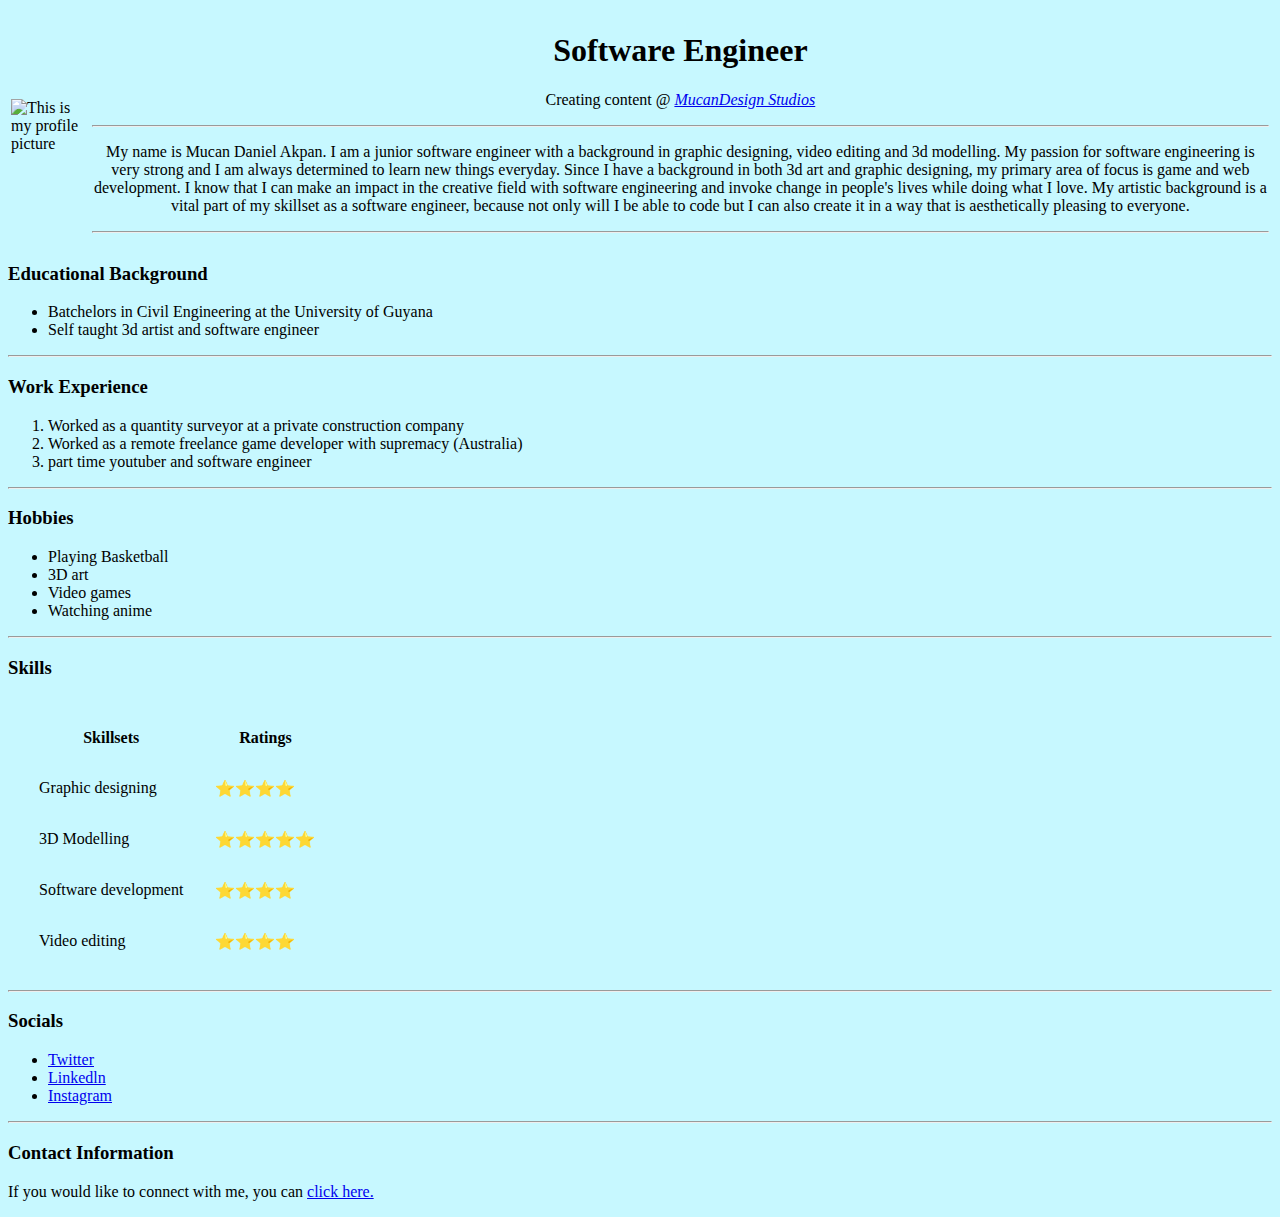
==== index.html @ f9f44a2b "Initial CV website files" ====
<!DOCTYPE html>
<html lang="en" dir="ltr">

<head>
  <meta charset="utf-8">
  <title>Mucan Daniel Akpan</title>
</head>

<body style="background-color: #C7F8FF">
  <table>
    <tr>
      <td> <img src="https://pbs.twimg.com/profile_images/1308605364179472386/kzJltA5J_400x400.jpg" alt="This is my profile picture"> </td>

      <td>
        <center>
          <h1> Software Engineer </h1>
          <p> Creating content @ <em> <a href="https://www.youtube.com/channel/UC2J6AdMdIIjg-qLgQOc1EGA"> MucanDesign Studios </a> </em> </p>
          <hr>
          <p> My name is Mucan Daniel Akpan. I am a junior software engineer with
            a background in graphic designing, video editing and 3d modelling.
            My passion for software engineering is very strong and I am always determined to learn new things everyday. Since I have a background
            in both 3d art and graphic designing, my primary area of focus is game and web development. I know that I can make an impact in the creative field with software engineering
            and invoke change in people's lives while doing what I love. My artistic background is a vital part of my skillset as a software engineer,
            because not only will I be able to code but I can also create it in a way that is aesthetically pleasing to everyone.
          </p>
          <hr>
      </td>
    </tr>
  </table>


  <h3> Educational Background </h3>
  <ul>
    <li>Batchelors in Civil Engineering at the University of Guyana</li>
    <li>Self taught 3d artist and software engineer</li>
  </ul>

  <hr>

  <h3> Work Experience </h3>
  <ol>
    <li>Worked as a quantity surveyor at a private construction company</li>
    <li> Worked as a remote freelance game developer with supremacy (Australia)</li>
    <li>part time youtuber and software engineer</li>
  </ol>

  <hr>

  <h3> Hobbies </h3>
  <ul>
    <li> Playing Basketball </li>
    <li> 3D art </li>
    <li> Video games </li>
    <li> Watching anime </li>
  </ul>

  <hr>

  <h3>Skills</h3>
  <table cellspacing="30">

    <thead>
      <th> Skillsets </th>
      <th> Ratings </th>
    </thead>

    <tbody>
      <tr>
        <td> Graphic designing </td>
        <td> ⭐️⭐️⭐️⭐️</td>
      </tr>

      <tr>
        <td> 3D Modelling</td>
        <td> ⭐️⭐️⭐️⭐️⭐️ </td>
      </tr>

      <tr>
        <td> Software development</td>
        <td> ⭐️⭐️⭐️⭐️ </td>
      </tr>

      <tr>
        <td> Video editing</td>
        <td> ⭐️⭐️⭐️⭐️ </td>
      </tr>
    </tbody>

  </table>

  <hr>

  <h3> Socials </h3>
  <ul>
    <li> <a href="https://twitter.com/AkpanMucan"> Twitter </a> </li>
    <li> <a href="https://www.linkedin.com/in/mucan-daniel-akpan-20791a179/"> Linkedln </a> </li>
    <li> <a href="https://www.instagram.com/mucan_daniel/"> Instagram </a> </li>
  </ul>

  <hr>

  <h3>Contact Information</h3>
  <p> If you would like to connect with me, you can <a href="Contact_Info.html">click here.</a> </p>




</body>

</html>
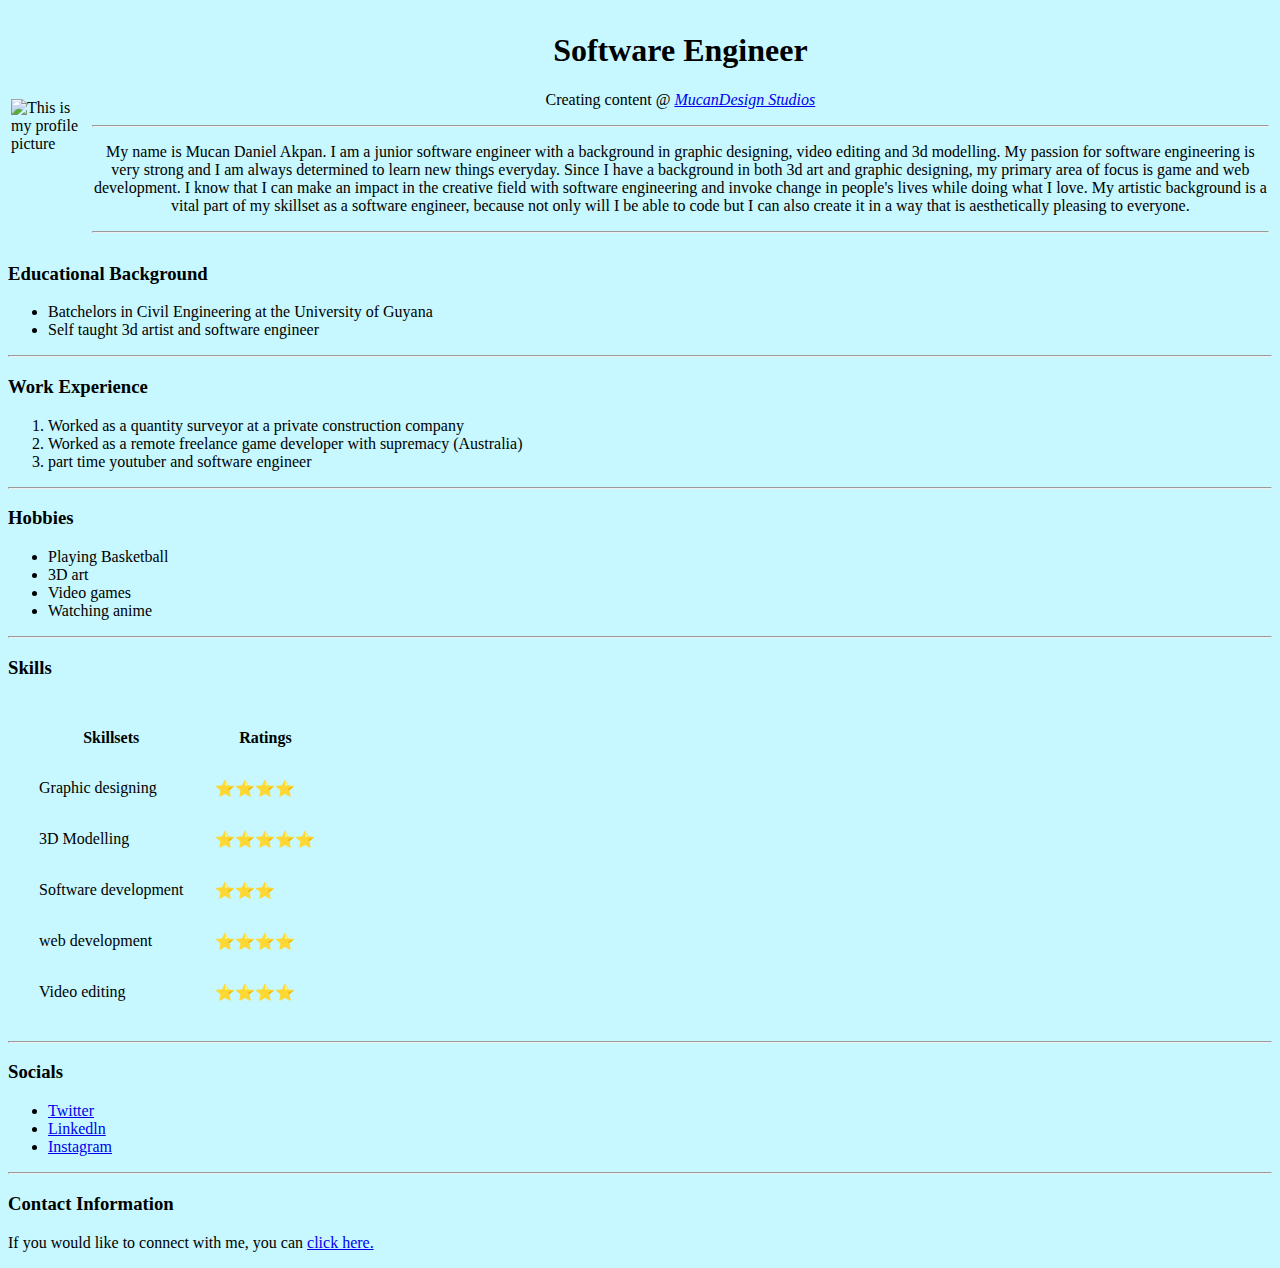
==== commit 4a181358: "Updated index with a new skillset" ====
--- a/index.html
+++ b/index.html
@@ -77,6 +77,11 @@
 
       <tr>
         <td> Software development</td>
+        <td> ⭐️⭐️⭐️ </td>
+      </tr>
+      
+      <tr>
+        <td> web development</td>
         <td> ⭐️⭐️⭐️⭐️ </td>
       </tr>
 
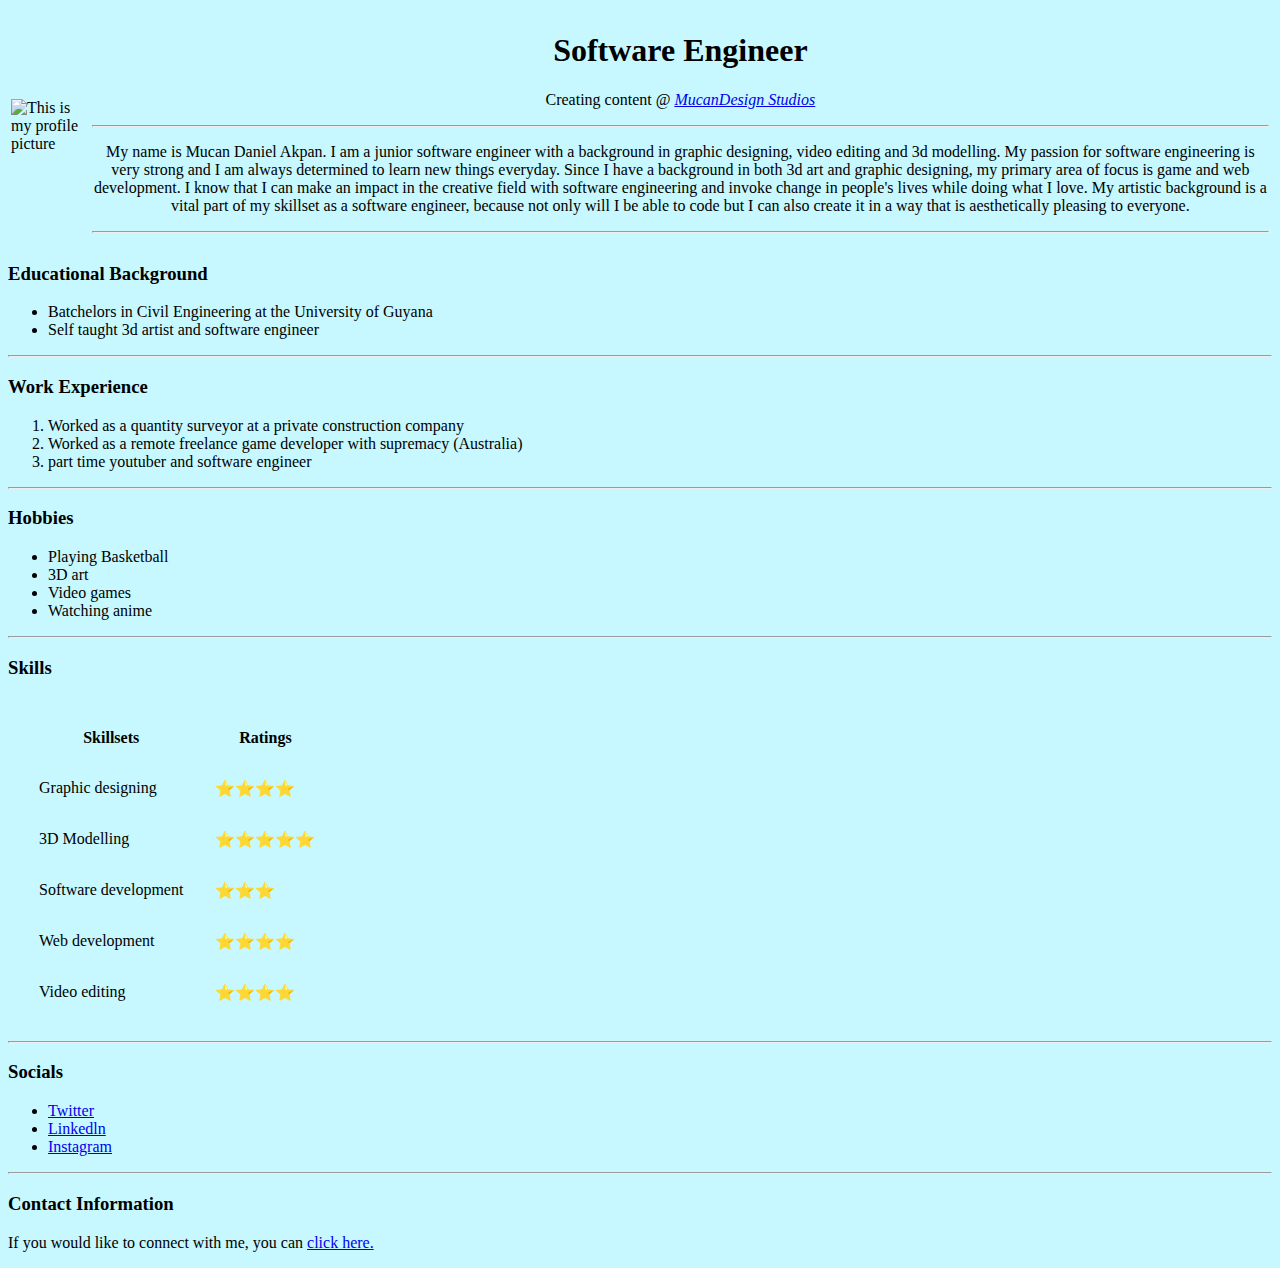
==== commit 97f57399: "Update index.html" ====
--- a/index.html
+++ b/index.html
@@ -81,7 +81,7 @@
       </tr>
       
       <tr>
-        <td> web development</td>
+        <td> Web development</td>
         <td> ⭐️⭐️⭐️⭐️ </td>
       </tr>
 
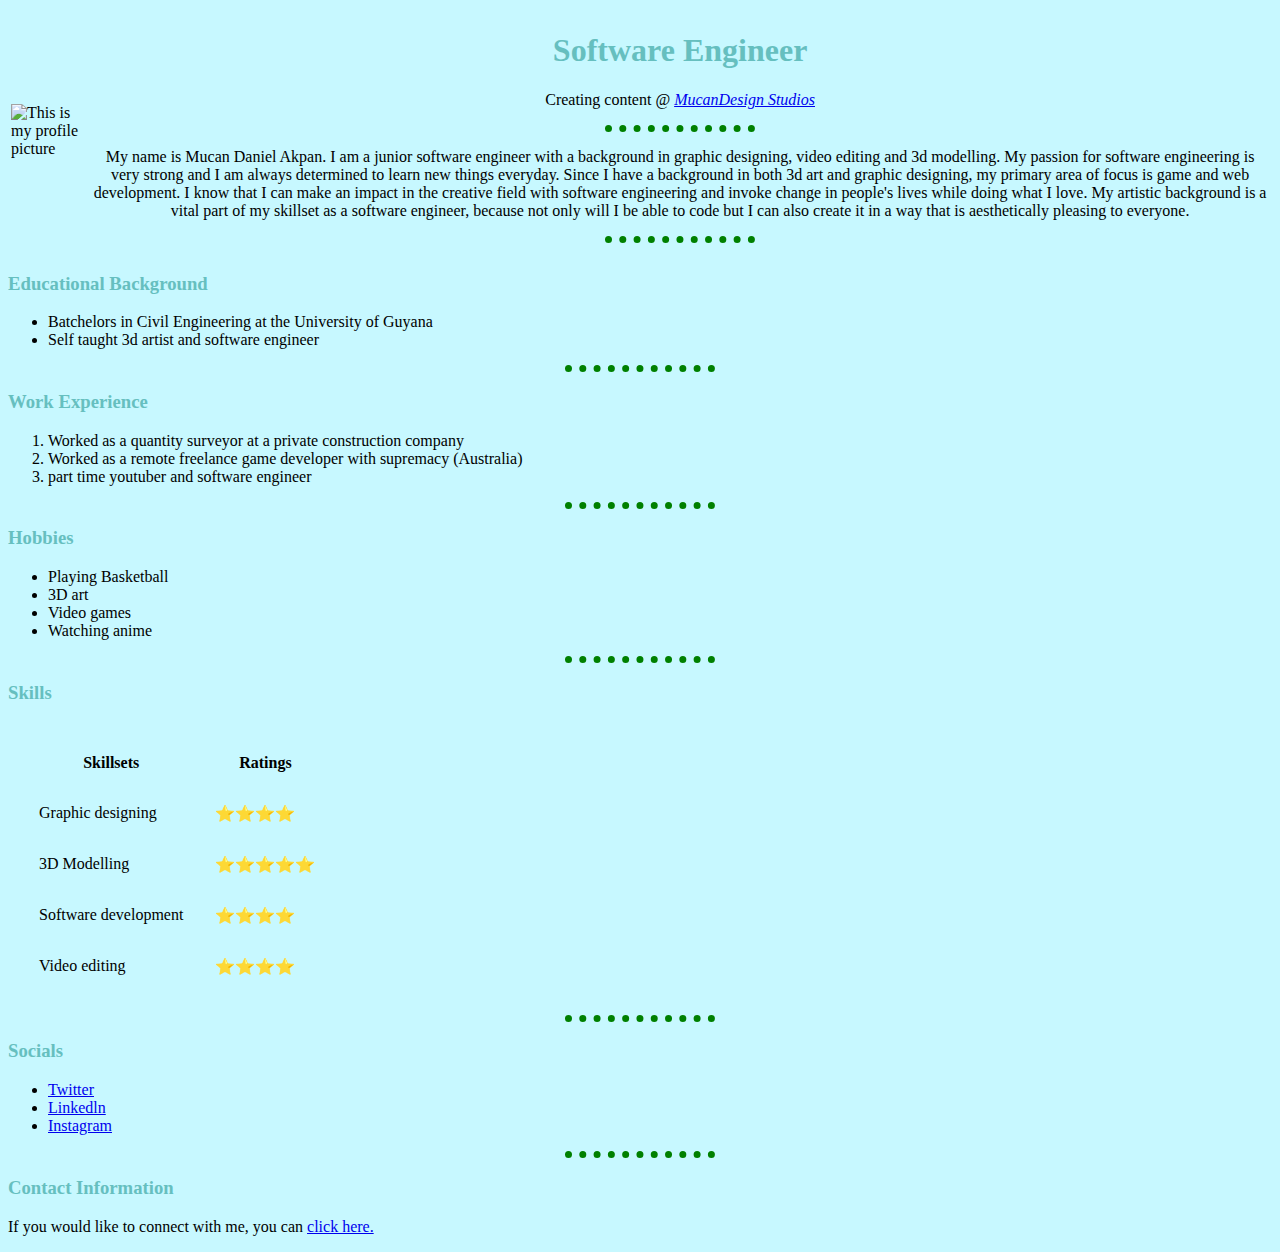
==== commit 23e9d00a: "Add files via upload" ====
--- a/index.html
+++ b/index.html
@@ -4,9 +4,10 @@
 <head>
   <meta charset="utf-8">
   <title>Mucan Daniel Akpan</title>
+  <link rel="stylesheet" href="css/style_sheet.css">
 </head>
 
-<body style="background-color: #C7F8FF">
+<body>
   <table>
     <tr>
       <td> <img src="https://pbs.twimg.com/profile_images/1308605364179472386/kzJltA5J_400x400.jpg" alt="This is my profile picture"> </td>
@@ -77,11 +78,6 @@
 
       <tr>
         <td> Software development</td>
-        <td> ⭐️⭐️⭐️ </td>
-      </tr>
-      
-      <tr>
-        <td> Web development</td>
         <td> ⭐️⭐️⭐️⭐️ </td>
       </tr>
 
--- a/css/style_sheet.css
+++ b/css/style_sheet.css
@@ -0,0 +1,23 @@
+body {
+  background-color: #C7F8FF;
+}
+
+hr {
+  border-color: green;
+  border-style: none;
+  border-top-style: dotted;
+  border-width: 7px;
+  width: 150px;
+}
+
+img {
+  height: 200px;
+}
+
+h1 {
+  color: #66BFBF;
+}
+
+h3 {
+  color: #66BFBF;
+}
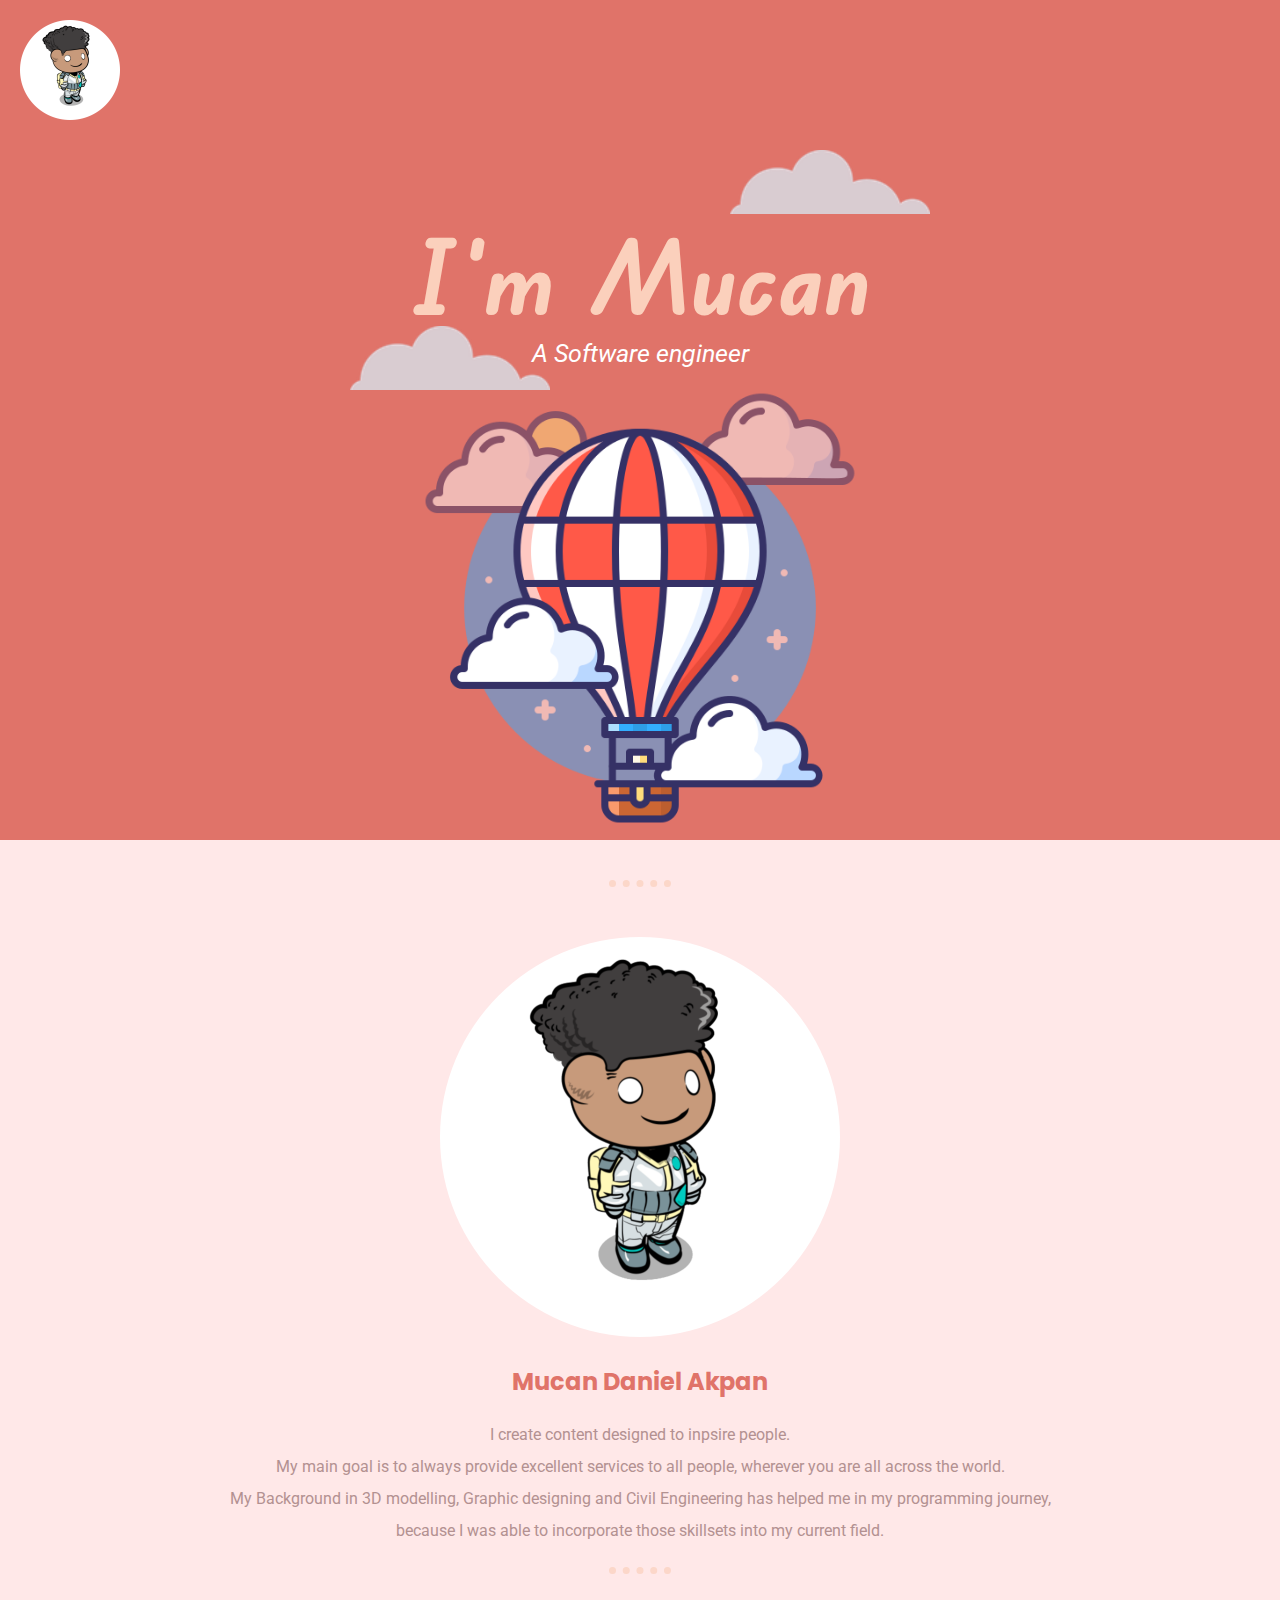
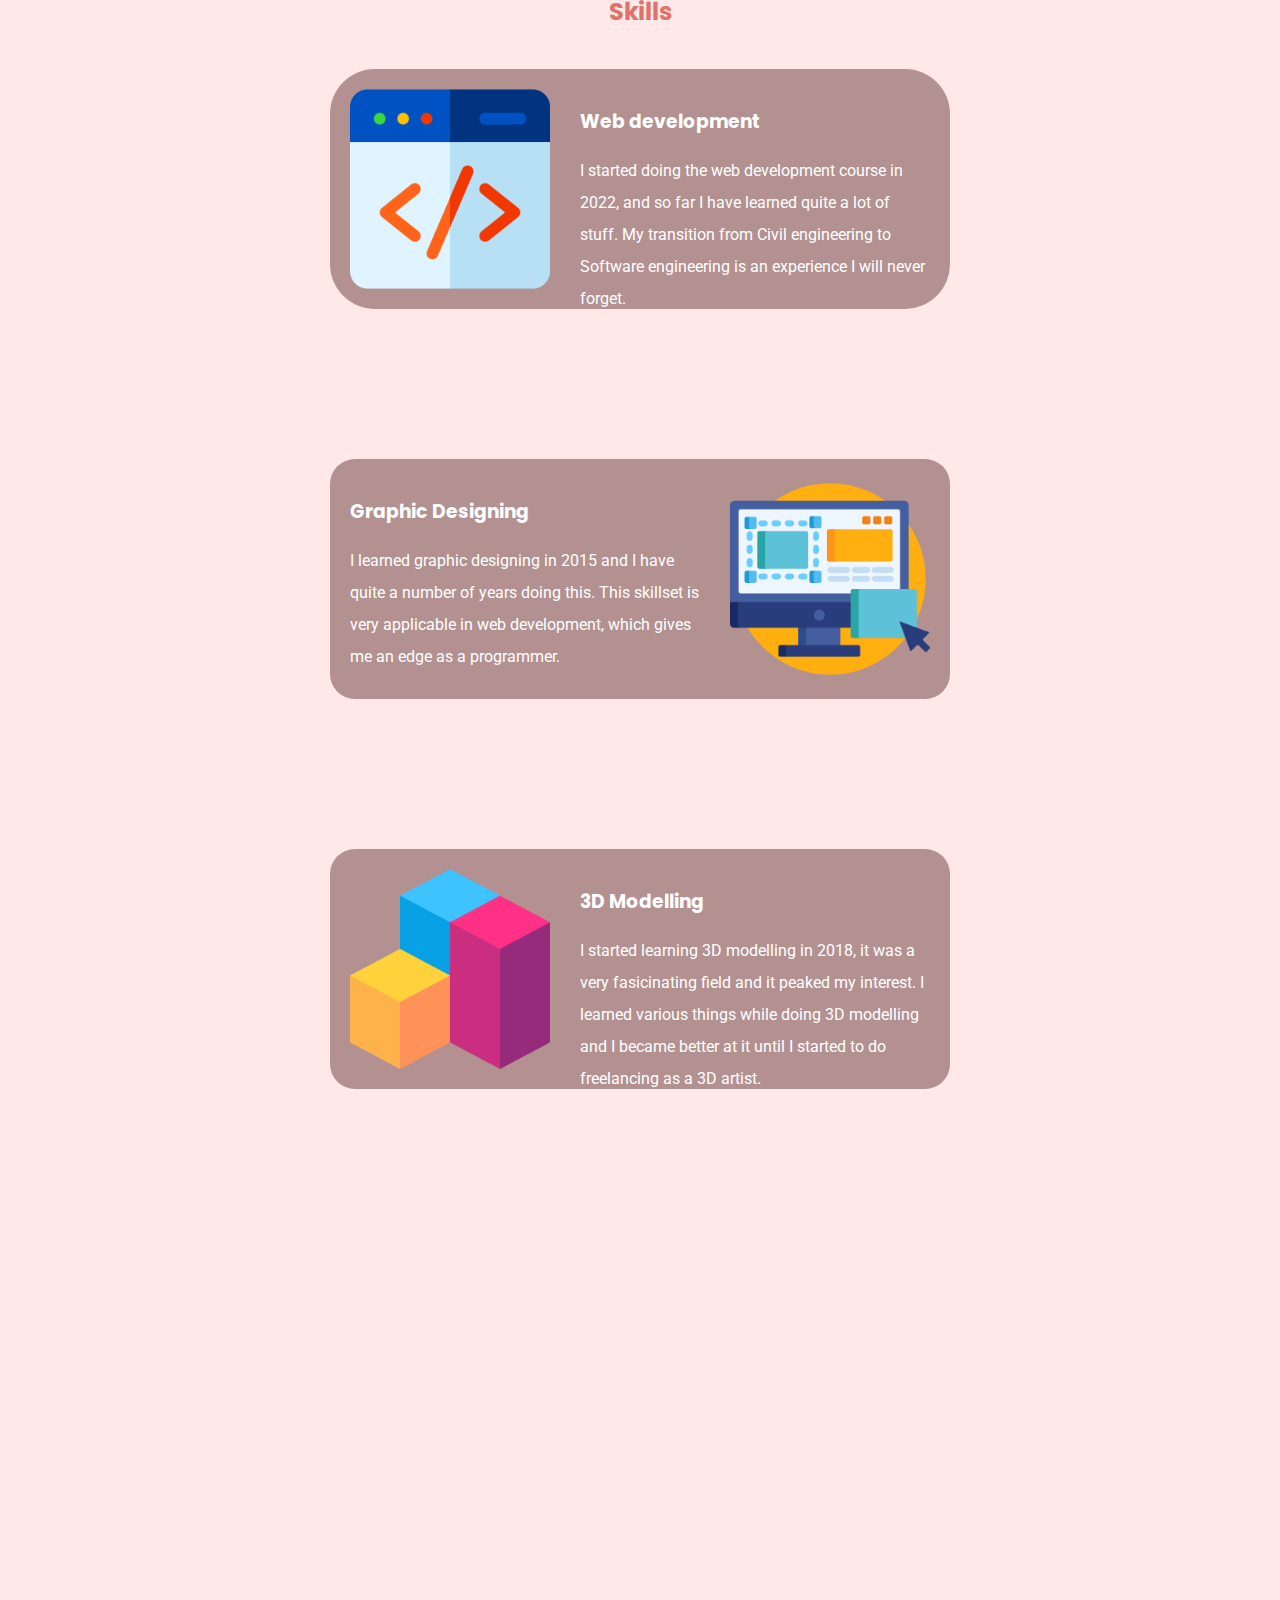
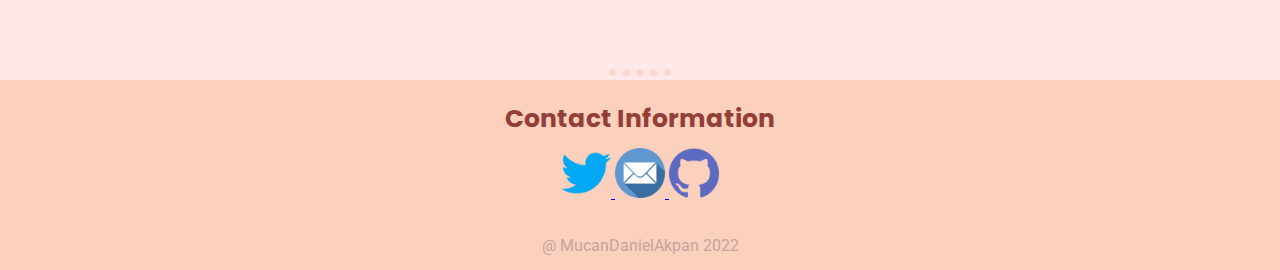
==== commit 2c9e7f53: "Add files via upload" ====
--- a/index.html
+++ b/index.html
@@ -4,104 +4,95 @@
 <head>
   <meta charset="utf-8">
   <title>Mucan Daniel Akpan</title>
-  <link rel="stylesheet" href="css/style_sheet.css">
+  <link rel="stylesheet" href="css/styles.css">
+  <link rel="icon" href="favicon/favicon.ico">
+
+  <link rel="preconnect" href="https://fonts.googleapis.com">
+  <link rel="preconnect" href="https://fonts.gstatic.com" crossorigin>
+  <link href="https://fonts.googleapis.com/css2?family=Edu+VIC+WA+NT+Beginner:wght@700&family=Poppins:wght@500&family=Roboto&display=swap" rel="stylesheet">
 </head>
 
 <body>
-  <table>
-    <tr>
-      <td> <img src="https://pbs.twimg.com/profile_images/1308605364179472386/kzJltA5J_400x400.jpg" alt="This is my profile picture"> </td>
 
-      <td>
-        <center>
-          <h1> Software Engineer </h1>
-          <p> Creating content @ <em> <a href="https://www.youtube.com/channel/UC2J6AdMdIIjg-qLgQOc1EGA"> MucanDesign Studios </a> </em> </p>
-          <hr>
-          <p> My name is Mucan Daniel Akpan. I am a junior software engineer with
-            a background in graphic designing, video editing and 3d modelling.
-            My passion for software engineering is very strong and I am always determined to learn new things everyday. Since I have a background
-            in both 3d art and graphic designing, my primary area of focus is game and web development. I know that I can make an impact in the creative field with software engineering
-            and invoke change in people's lives while doing what I love. My artistic background is a vital part of my skillset as a software engineer,
-            because not only will I be able to code but I can also create it in a way that is aesthetically pleasing to everyone.
-          </p>
-          <hr>
-      </td>
-    </tr>
-  </table>
+  <div class="top_background">
+    <img class="fixed-profile" src="images/Cartoon pic.png" alt="My cartoon profile picture">
+
+    <h1> I'm Mucan </h1>
+    <h2 class="software-engineer"> A <span class="software"> Software </span> engineer </h2>
+
+    <img class="cloud1" src="images/CSS - My Site Images/cloud.png" alt="Clouds">
+    <img class="cloud2" src="images/CSS - My Site Images/cloud.png" alt="Clouds">
+
+    <img class="mountain" src="images/hot-air-balloon.png" alt="Mountain">
+
+  </div>
+
+  <div class="middle_background">
+    <hr>
+    <img class="profile_pic" src="images/Cartoon pic.png" alt="My cartoon profile picture">
+
+    <h2>Mucan Daniel Akpan</h2>
+    <p class="main-paragraph">I create content designed to inpsire people.
+      <br>
+      My main goal is to always provide excellent services to all people, wherever you are all across the world.
+      <br>
+      My Background in 3D modelling, Graphic designing and Civil Engineering has helped me in my programming journey,
+      <br>
+      because I was able to incorporate those
+      skillsets into my current field.
+    </p>
+
+    <hr class="skills-line">
+    <h2> Skills </h2>
+    <div class="skills-row">
+      <div class="web">
+        <img class="web-design" src="images/web-development.png" alt="web development">
+        <h3 class="web-heading"> Web development </h3>
+        <p class="skills-paragraph">I started doing the web development course in 2022, and so far I have learned quite a lot of stuff. My transition from
+          Civil engineering to Software engineering is an experience I will never forget.</p>
+      </div>
+
+      <div class="design">
+        <img class="graphic-designing" src="images/ux.png" alt="graphic designing">
+        <h3 class="design-paragraph"> Graphic Designing</h3>
+        <p class="skills-paragraph"> I learned graphic designing in 2015 and I have quite a number of years doing this. This skillset is very applicable in web development,
+          which gives me an edge as a programmer.</p>
+      </div>
+
+      <div class="model">
+        <img class="modeling" src="images/3d-modeling.png" alt="3d-modelling">
+        <h3 class="modeling-heading"> 3D Modelling </h3>
+        <p class="skills-paragraph"> I started learning 3D modelling in 2018, it was a very fasicinating field and it peaked my interest. I learned various things while
+          doing 3D modelling and I became better at it until I started to do freelancing as a 3D artist.</p>
+      </div>
 
 
-  <h3> Educational Background </h3>
-  <ul>
-    <li>Batchelors in Civil Engineering at the University of Guyana</li>
-    <li>Self taught 3d artist and software engineer</li>
-  </ul>
 
-  <hr>
+    </div>
+    <hr>
+  </div>
 
-  <h3> Work Experience </h3>
-  <ol>
-    <li>Worked as a quantity surveyor at a private construction company</li>
-    <li> Worked as a remote freelance game developer with supremacy (Australia)</li>
-    <li>part time youtuber and software engineer</li>
-  </ol>
+  <div class="bottom-background">
 
-  <hr>
+    <div class="contact-div">
+      <h2 class="contact-information">Contact Information</h2>
 
-  <h3> Hobbies </h3>
-  <ul>
-    <li> Playing Basketball </li>
-    <li> 3D art </li>
-    <li> Video games </li>
-    <li> Watching anime </li>
-  </ul>
 
-  <hr>
 
-  <h3>Skills</h3>
-  <table cellspacing="30">
 
-    <thead>
-      <th> Skillsets </th>
-      <th> Ratings </th>
-    </thead>
+      <a href="https://twitter.com/AkpanMucan"> <img class="hover" src="images/twitter.png" alt="twitter"> </a>
+      <a href="mailto: mucandesigns@gmail.com"> <img class="hover" src="images/email.png" alt="email"> </a>
+      <a href="https://github.com/Mucandaniel"> <img class="hover" src="images/github.png" alt="github"> </a>
 
-    <tbody>
-      <tr>
-        <td> Graphic designing </td>
-        <td> ⭐️⭐️⭐️⭐️</td>
-      </tr>
+    </div>
 
-      <tr>
-        <td> 3D Modelling</td>
-        <td> ⭐️⭐️⭐️⭐️⭐️ </td>
-      </tr>
 
-      <tr>
-        <td> Software development</td>
-        <td> ⭐️⭐️⭐️⭐️ </td>
-      </tr>
 
-      <tr>
-        <td> Video editing</td>
-        <td> ⭐️⭐️⭐️⭐️ </td>
-      </tr>
-    </tbody>
+    <p class="footer"> @ MucanDanielAkpan 2022</p>
+  </div>
 
-  </table>
 
-  <hr>
 
-  <h3> Socials </h3>
-  <ul>
-    <li> <a href="https://twitter.com/AkpanMucan"> Twitter </a> </li>
-    <li> <a href="https://www.linkedin.com/in/mucan-daniel-akpan-20791a179/"> Linkedln </a> </li>
-    <li> <a href="https://www.instagram.com/mucan_daniel/"> Instagram </a> </li>
-  </ul>
-
-  <hr>
-
-  <h3>Contact Information</h3>
-  <p> If you would like to connect with me, you can <a href="Contact_Info.html">click here.</a> </p>
 
 
 
--- a/css/styles.css
+++ b/css/styles.css
@@ -0,0 +1,221 @@
+body {
+  background-color: white;
+  margin: 0;
+  text-align: center;
+  font-family: 'Poppins', sans-serif;
+}
+
+div {
+  height: 800px;
+  padding: 20px;
+  position: relative;
+}
+
+h1 {
+  margin-top: 193px;
+  margin-bottom: 0;
+  font-size: 100px;
+  color: #FBD0BC;
+  font-family: 'Edu VIC WA NT Beginner', cursive;
+  line-height: 126px;
+}
+
+h2 {
+  color: #E07369;
+}
+
+p {
+  color: #FFE8E8;
+  font-family: 'Roboto', sans-serif;
+  line-height: 2;
+}
+
+hr {
+  border-style: none;
+  border-color: #FBD0BC;
+  width: 5%;
+  border-top-style: dotted;
+  border-width: 7px;
+  margin: 20px auto 0 auto;
+  opacity: 70%;
+}
+
+img {
+  width: 50px;
+  margin: auto;
+}
+
+.top_background {
+  background-color: #E07369;
+  position: relative;
+}
+
+.fixed-profile {
+  width: 100px;
+  position: fixed;
+  left: 20px;
+  top: 20px;
+}
+
+.software-engineer {
+  font-style: italic;
+  font-size: 25px;
+  margin: 0;
+  margin-bottom: 15px;
+  color: white;
+  font-family: 'Roboto', sans-serif;
+  font-weight: normal;
+}
+
+.software {
+  color: white;
+  /* display: none; */
+  /* visibility: hidden; */
+  /* text-decoration: underline; */
+}
+
+.cloud1 {
+  width: 200px;
+  position: absolute;
+  left: 350px;
+  bottom: 450px;
+}
+
+.cloud2 {
+  width: 200px;
+  position: absolute;
+  top: 150px;
+  right: 350px;
+}
+
+.mountain {
+  /* margin: auto; */
+  margin: 0 auto 0 auto;
+  width: 450px;
+  position: relative;
+  bottom: 0;
+}
+
+.middle_background {
+  background-color: #FFE8E8;
+  height: 2400px;
+}
+
+.profile_pic {
+  width: 400px;
+  margin: 50px auto 0 auto;
+}
+
+.main-paragraph{
+  color: #B39191;
+}
+
+.skills-row {
+  width: 50%;
+  margin: 0 auto 0 auto;
+  text-align: left;
+  height: 65%;
+}
+
+.web {
+  background-color: #B39191;
+  height: 200px;
+  border-radius: 45px;
+}
+
+.web:hover {
+  background-color: #E07369;
+  position: relative;
+  right: 40px;
+}
+
+.web-design {
+  width: 200px;
+  float: left;
+  margin-right: 30px;
+}
+
+.web-heading {
+  color: white;
+  margin-left: 0;
+}
+
+.design {
+  background-color: #B39191;
+  height: 200px;
+  border-radius: 25px;
+  margin: 150px 0 0 0;
+
+}
+
+.design:hover{
+  background-color: #E07369;
+  position: relative;
+  left: 40px;
+}
+
+.graphic-designing {
+  width: 200px;
+  float: right;
+  margin-left: 30px;
+}
+
+.design-paragraph {
+  color: white;
+}
+
+.model {
+  background-color: #B39191;
+  height: 200px;
+  border-radius: 25px;
+  margin: 150px 0 0 0;
+}
+
+.model:hover{
+  background-color: #E07369;
+  position: relative;
+  right: 40px;
+}
+
+.modeling {
+  width: 200px;
+  float: left;
+  margin-right: 30px;
+}
+
+.modeling-heading {
+  color: white;
+}
+
+.skills-paragraph {
+  color: white;
+}
+
+.bottom-background {
+  background-color: #FBD0BC;
+  height: 150px;
+}
+
+.contact-div {
+  height: 100px;
+  position: relative;
+  bottom: 40px;
+}
+
+.contact-information {
+  color: #943E37;
+  font-size: 25px;
+  margin: 20px auto 10px auto;
+}
+
+.footer {
+  margin: 0 auto 0 auto;
+  position: relative;
+  bottom: 10px;
+  color: #B39191;
+  opacity: 70%;
+}
+
+.hover:hover {
+  width: 60px;
+}
